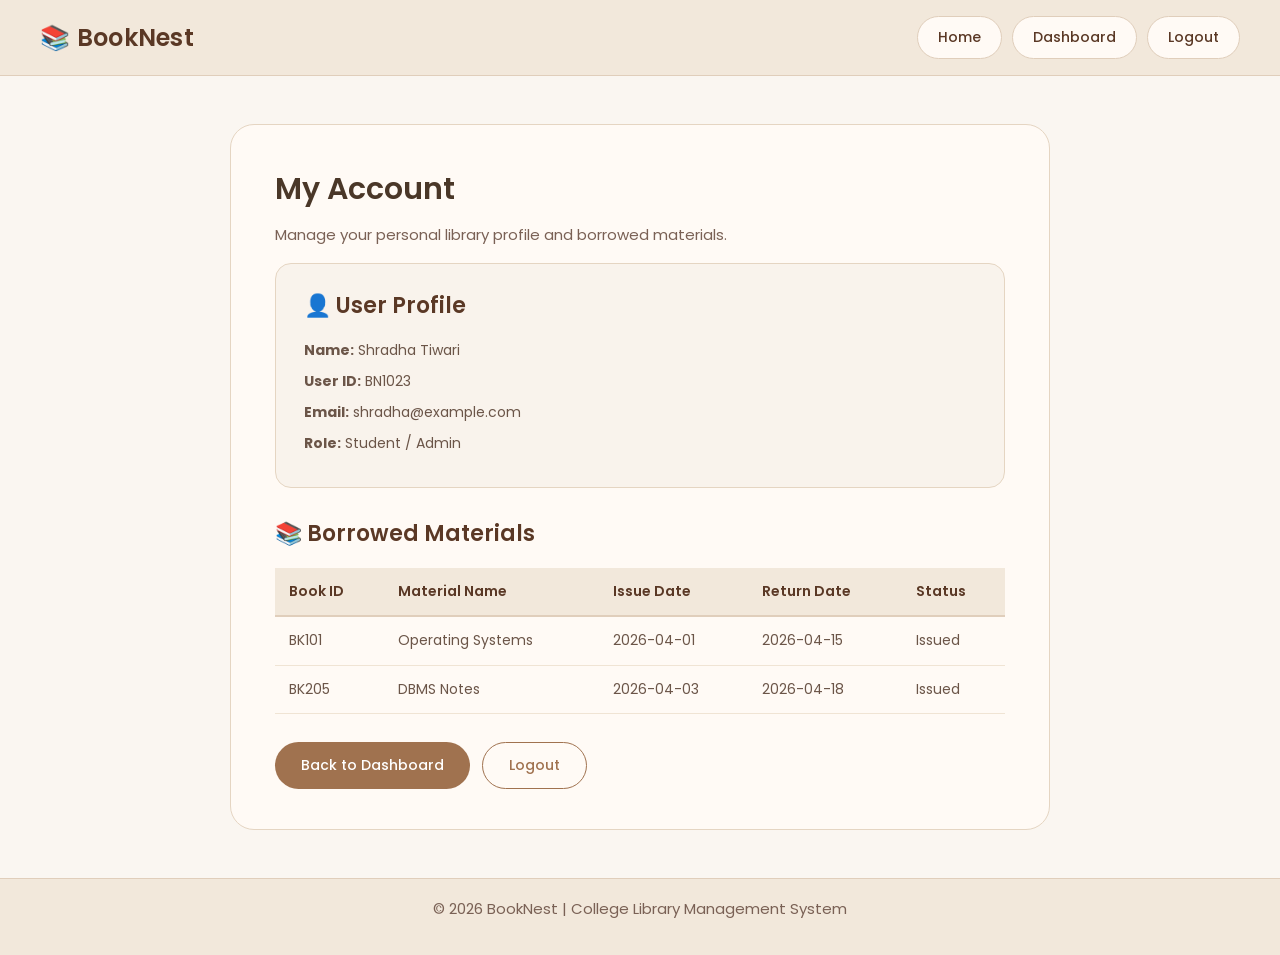
==== account.html @ f2a9ff37 "Add files via upload added Frontend" ====
<!-- account.html -->
<!DOCTYPE html>
<html lang="en">

<head>
    <meta charset="UTF-8">
    <meta name="viewport" content="width=device-width, initial-scale=1.0">
    <title>User Account | BookNest</title>
    <link rel="stylesheet" href="style.css">
    <script defer src="script.js"></script>
</head>

<body>

    <!-- Navbar -->
    <header class="navbar">
        <div class="logo">📚 BookNest</div>

        <nav class="nav-links">
            <a href="index.html">Home</a>
            <a href="dashboard.html">Dashboard</a>
            <a href="login.html">Logout</a>
        </nav>
    </header>

    <!-- Account Section -->
    <section class="account-section">
        <div class="account-container">

            <h1>My Account</h1>
            <p>Manage your personal library profile and borrowed materials.</p>

            <!-- Profile Card -->
            <div class="profile-card">
                <h2>👤 User Profile</h2>
                <p><strong>Name:</strong> Shradha Tiwari</p>
                <p><strong>User ID:</strong> BN1023</p>
                <p><strong>Email:</strong> shradha@example.com</p>
                <p><strong>Role:</strong> Student / Admin</p>
            </div>

            <!-- Borrowed Materials -->
            <div class="borrowed-books">
                <h2>📚 Borrowed Materials</h2>

                <table class="books-table">
                    <thead>
                        <tr>
                            <th>Book ID</th>
                            <th>Material Name</th>
                            <th>Issue Date</th>
                            <th>Return Date</th>
                            <th>Status</th>
                        </tr>
                    </thead>

                    <tbody>
                        <tr>
                            <td>BK101</td>
                            <td>Operating Systems</td>
                            <td>2026-04-01</td>
                            <td>2026-04-15</td>
                            <td>Issued</td>
                        </tr>

                        <tr>
                            <td>BK205</td>
                            <td>DBMS Notes</td>
                            <td>2026-04-03</td>
                            <td>2026-04-18</td>
                            <td>Issued</td>
                        </tr>
                    </tbody>
                </table>
            </div>

            <!-- Account Actions -->
            <div class="account-actions">
                <button onclick="location.href='dashboard.html'" class="btn primary-btn">
                    Back to Dashboard
                </button>

                <button onclick="location.href='login.html'" class="btn secondary-btn">
                    Logout
                </button>
            </div>

        </div>
    </section>

    <!-- Footer -->
    <footer class="footer">
        <p>© 2026 BookNest | College Library Management System</p>
    </footer>

</body>

</html>
---- style.css ----
/* =========================================
   BOOKNEST — SOFT ELEGANT THEME
   Warm Cream · Blush · Brown · Terracotta
   Redesigned for consistency & aesthetics
========================================= */

@import url('https://fonts.googleapis.com/css2?family=Poppins:wght@400;500;600&display=swap');

/* RESET */
*, *::before, *::after {
  margin: 0;
  padding: 0;
  box-sizing: border-box;
}

/* BASE */
body {
  font-family: 'Poppins', sans-serif;
  background: #faf6f1;
  color: #4a3728;
  line-height: 1.65;
  min-height: 100vh;
  display: flex;
  flex-direction: column;
}

/* =========================================
   NAVBAR
========================================= */
.navbar {
  background: #f2e8db;
  padding: 16px 40px;
  display: flex;
  justify-content: space-between;
  align-items: center;
  border-bottom: 1px solid #e0cebb;
  position: sticky;
  top: 0;
  z-index: 100;
}

.logo {
  font-size: 24px;
  font-weight: 600;
  color: #5a3825;
  letter-spacing: 0.3px;
}

.nav-links {
  display: flex;
  gap: 10px;
}

.nav-links a {
  text-decoration: none;
  color: #5a3825;
  background: #fffaf5;
  padding: 9px 20px;
  border-radius: 30px;
  border: 1px solid #e0cebb;
  font-size: 14px;
  font-weight: 500;
  transition: background 0.25s, color 0.25s, transform 0.2s;
}

.nav-links a:hover,
.nav-links a.active {
  background: #a0724f;
  color: #fff;
  border-color: #a0724f;
  transform: translateY(-1px);
}

/* Hamburger */
.menu-toggle {
  display: none;
  font-size: 22px;
  cursor: pointer;
  color: #5a3825;
}

/* =========================================
   HERO / INDEX PAGE
========================================= */
.container {
  flex: 1;
  display: flex;
  align-items: center;
  justify-content: center;
  padding: 60px 20px;
}

.card {
  background: #fffaf5;
  border: 1px solid #e5d5c2;
  border-radius: 24px;
  padding: 50px 44px;
  max-width: 540px;
  width: 100%;
  text-align: center;
}

.card h1 {
  font-size: 34px;
  color: #4a3728;
  margin-bottom: 10px;
}

.card p {
  font-size: 16px;
  color: #7a6155;
  margin-bottom: 24px;
}

blockquote {
  font-style: italic;
  color: #9e7d6a;
  border-left: 3px solid #d4a98a;
  padding-left: 16px;
  margin: 0 0 28px;
  text-align: left;
  font-size: 15px;
}

.btn-group {
  display: flex;
  gap: 12px;
  justify-content: center;
  flex-wrap: wrap;
}

/* Features Section */
.features {
  background: #f2e8db;
  padding: 48px 40px;
  text-align: center;
}

.features h2 {
  font-size: 24px;
  color: #4a3728;
  margin-bottom: 24px;
}

.feature-boxes {
  display: flex;
  gap: 16px;
  justify-content: center;
  flex-wrap: wrap;
}

.feature {
  background: #fffaf5;
  border: 1px solid #e0cebb;
  border-radius: 16px;
  padding: 20px 28px;
  font-size: 15px;
  color: #5a3825;
  font-weight: 500;
  flex: 1;
  min-width: 180px;
  max-width: 240px;
}

/* =========================================
   GENERAL PAGE CONTAINERS
========================================= */
.login-container,
.register-container,
.add-books-container,
.manage-books-container,
.issue-return-container,
.search-container,
.account-container {
  max-width: 820px;
  margin: 48px auto;
  background: #fffaf5;
  padding: 40px 44px;
  border-radius: 24px;
  border: 1px solid #e5d5c2;
}

section {
  flex: 1;
  padding: 0 20px;
}

/* =========================================
   TYPOGRAPHY
========================================= */
h1 {
  font-size: 30px;
  font-weight: 600;
  color: #4a3728;
  margin-bottom: 8px;
}

h2 {
  font-size: 22px;
  font-weight: 600;
  color: #5a3825;
  margin-bottom: 16px;
}

h3 {
  font-size: 17px;
  font-weight: 500;
  margin-bottom: 8px;
}

p {
  color: #7a6155;
  margin-bottom: 16px;
  font-size: 15px;
}

/* =========================================
   FORMS
========================================= */
form {
  display: flex;
  flex-direction: column;
  gap: 16px;
}

input,
select,
textarea {
  width: 100%;
  padding: 13px 16px;
  border-radius: 12px;
  border: 1px solid #d8c3a5;
  background: #fffdf9;
  font-size: 14px;
  font-family: 'Poppins', sans-serif;
  color: #4a3728;
  transition: border-color 0.2s, box-shadow 0.2s;
}

input:focus,
select:focus,
textarea:focus {
  border-color: #a0724f;
  box-shadow: 0 0 0 3px rgba(160, 114, 79, 0.12);
  outline: none;
}

input::placeholder,
textarea::placeholder {
  color: #b09a88;
}

label {
  font-size: 14px;
  color: #7a6155;
  font-weight: 500;
  margin-bottom: -8px;
}

/* =========================================
   BUTTONS
========================================= */
button,
.btn {
  background: #a0724f;
  color: #fff;
  border: none;
  padding: 12px 26px;
  border-radius: 30px;
  cursor: pointer;
  font-size: 14px;
  font-weight: 500;
  font-family: 'Poppins', sans-serif;
  transition: background 0.25s, transform 0.2s;
  display: inline-block;
  text-align: center;
}

button:hover,
.btn:hover {
  background: #7d5538;
  transform: translateY(-1px);
}

.secondary-btn {
  background: #fffaf5;
  color: #a0724f;
  border: 1.5px solid #a0724f;
}

.secondary-btn:hover {
  background: #f2e8db;
  color: #7d5538;
  border-color: #7d5538;
}

.register-link,
.login-link {
  font-size: 13px;
  color: #9e7d6a;
  text-align: center;
  margin-top: 4px;
}

.register-link a,
.login-link a {
  color: #a0724f;
  font-weight: 500;
  text-decoration: none;
}

.register-link a:hover,
.login-link a:hover {
  text-decoration: underline;
}

/* =========================================
   DASHBOARD LAYOUT
========================================= */
.dashboard {
  display: flex;
  flex: 1;
  min-height: calc(100vh - 70px - 56px);
}

/* SIDEBAR */
.sidebar {
  width: 220px;
  min-width: 220px;
  background: #f2e8db;
  border-right: 1px solid #e0cebb;
  padding: 32px 20px;
}

.sidebar h2 {
  font-size: 14px;
  font-weight: 600;
  color: #9e7d6a;
  letter-spacing: 0.8px;
  text-transform: uppercase;
  margin-bottom: 20px;
}

.sidebar ul {
  list-style: none;
  display: flex;
  flex-direction: column;
  gap: 6px;
}

.sidebar ul li a {
  display: block;
  padding: 10px 14px;
  border-radius: 10px;
  text-decoration: none;
  color: #5a3825;
  font-size: 14px;
  font-weight: 500;
  transition: background 0.2s, color 0.2s;
}

.sidebar ul li a:hover {
  background: #e8d5c2;
  color: #4a3728;
}

/* MAIN CONTENT */
.dashboard-main {
  flex: 1;
  padding: 36px 40px;
  overflow-y: auto;
}

.dashboard-main h1 {
  margin-bottom: 6px;
}

/* Stat Cards */
.dashboard-cards {
  display: grid;
  grid-template-columns: repeat(auto-fit, minmax(160px, 1fr));
  gap: 16px;
  margin: 28px 0;
}

.dash-card {
  background: #fffaf5;
  border: 1px solid #e5d5c2;
  border-radius: 16px;
  padding: 22px 20px;
  text-align: center;
}

.dash-card h3 {
  font-size: 13px;
  color: #9e7d6a;
  font-weight: 500;
  margin-bottom: 8px;
  text-transform: uppercase;
  letter-spacing: 0.5px;
}

.dash-card p {
  font-size: 28px;
  font-weight: 600;
  color: #5a3825;
  margin: 0;
}

/* Quick Actions */
.quick-actions {
  display: flex;
  flex-wrap: wrap;
  gap: 10px;
  margin-bottom: 32px;
}

.quick-actions button {
  font-size: 13px;
  padding: 10px 20px;
}

/* Recent Activity */
.recent-activity {
  background: #f9f3ec;
  border: 1px solid #e5d5c2;
  border-radius: 16px;
  padding: 24px 28px;
}

.recent-activity h2 {
  margin-bottom: 14px;
}

.recent-activity ul {
  list-style: none;
  display: flex;
  flex-direction: column;
  gap: 10px;
}

.recent-activity ul li {
  font-size: 14px;
  color: #6b5548;
  padding: 10px 14px;
  background: #fffaf5;
  border-radius: 10px;
  border: 1px solid #ecdbc8;
}

/* =========================================
   TABLES (Manage Books / Account)
========================================= */
.manage-search {
  display: flex;
  gap: 10px;
  margin-bottom: 24px;
}

.manage-search input {
  flex: 1;
}

.manage-search button {
  white-space: nowrap;
}

.books-table {
  width: 100%;
  border-collapse: collapse;
  font-size: 14px;
  margin-top: 8px;
}

.books-table thead tr {
  background: #f2e8db;
}

.books-table th {
  padding: 12px 14px;
  text-align: left;
  font-weight: 600;
  color: #5a3825;
  border-bottom: 2px solid #e0cebb;
}

.books-table td {
  padding: 12px 14px;
  color: #6b5548;
  border-bottom: 1px solid #f0e4d4;
}

.books-table tbody tr:hover {
  background: #fdf6ef;
}

.edit-btn {
  background: #e8f0fa;
  color: #3a5fa0;
  border: none;
  padding: 6px 14px;
  border-radius: 20px;
  font-size: 13px;
  cursor: pointer;
  margin-right: 6px;
  transition: background 0.2s;
}

.edit-btn:hover {
  background: #c8d8f0;
  transform: none;
}

.delete-btn {
  background: #faeaea;
  color: #a03030;
  border: none;
  padding: 6px 14px;
  border-radius: 20px;
  font-size: 13px;
  cursor: pointer;
  transition: background 0.2s;
}

.delete-btn:hover {
  background: #f0caca;
  transform: none;
}

/* =========================================
   ACCOUNT PAGE
========================================= */
.profile-card {
  background: #f9f3ec;
  border: 1px solid #e5d5c2;
  border-radius: 16px;
  padding: 24px 28px;
  margin-bottom: 28px;
}

.profile-card h2 {
  margin-bottom: 14px;
}

.profile-card p {
  font-size: 14px;
  color: #6b5548;
  margin-bottom: 8px;
}

.borrowed-books {
  margin-bottom: 28px;
}

.account-actions {
  display: flex;
  gap: 12px;
  flex-wrap: wrap;
}

/* =========================================
   ISSUE / RETURN
========================================= */
.fine-info {
  background: #fdf6ef;
  border: 1px solid #e5d5c2;
  border-radius: 12px;
  padding: 16px 20px;
}

.fine-info p {
  font-size: 14px;
  color: #7a6155;
  margin-bottom: 4px;
}

.fine-info p:last-child {
  margin-bottom: 0;
}

/* =========================================
   FOOTER
========================================= */
.footer,
footer {
  background: #f2e8db;
  border-top: 1px solid #e0cebb;
  text-align: center;
  padding: 18px 20px;
  font-size: 13px;
  color: #9e7d6a;
}

/* =========================================
   MOBILE RESPONSIVE
========================================= */
@media (max-width: 700px) {
  .navbar {
    padding: 14px 20px;
    flex-wrap: wrap;
    gap: 10px;
  }

  .nav-links {
    display: none;
    flex-direction: column;
    width: 100%;
    gap: 8px;
  }

  .nav-links.show {
    display: flex;
  }

  .nav-links a {
    width: 100%;
    text-align: center;
  }

  .menu-toggle {
    display: block;
  }

  .login-container,
  .register-container,
  .add-books-container,
  .manage-books-container,
  .issue-return-container,
  .search-container,
  .account-container {
    margin: 24px 0;
    padding: 28px 20px;
    border-radius: 0;
    border-left: none;
    border-right: none;
  }

  .dashboard {
    flex-direction: column;
  }

  .sidebar {
    width: 100%;
    min-width: unset;
    border-right: none;
    border-bottom: 1px solid #e0cebb;
    padding: 20px;
  }

  .sidebar ul {
    flex-direction: row;
    flex-wrap: wrap;
  }

  .dashboard-main {
    padding: 24px 20px;
  }

  .dashboard-cards {
    grid-template-columns: repeat(2, 1fr);
  }

  .card {
    padding: 32px 24px;
  }

  .feature-boxes {
    flex-direction: column;
    align-items: center;
  }

  .books-table {
    font-size: 12px;
    display: block;
    overflow-x: auto;
  }
}
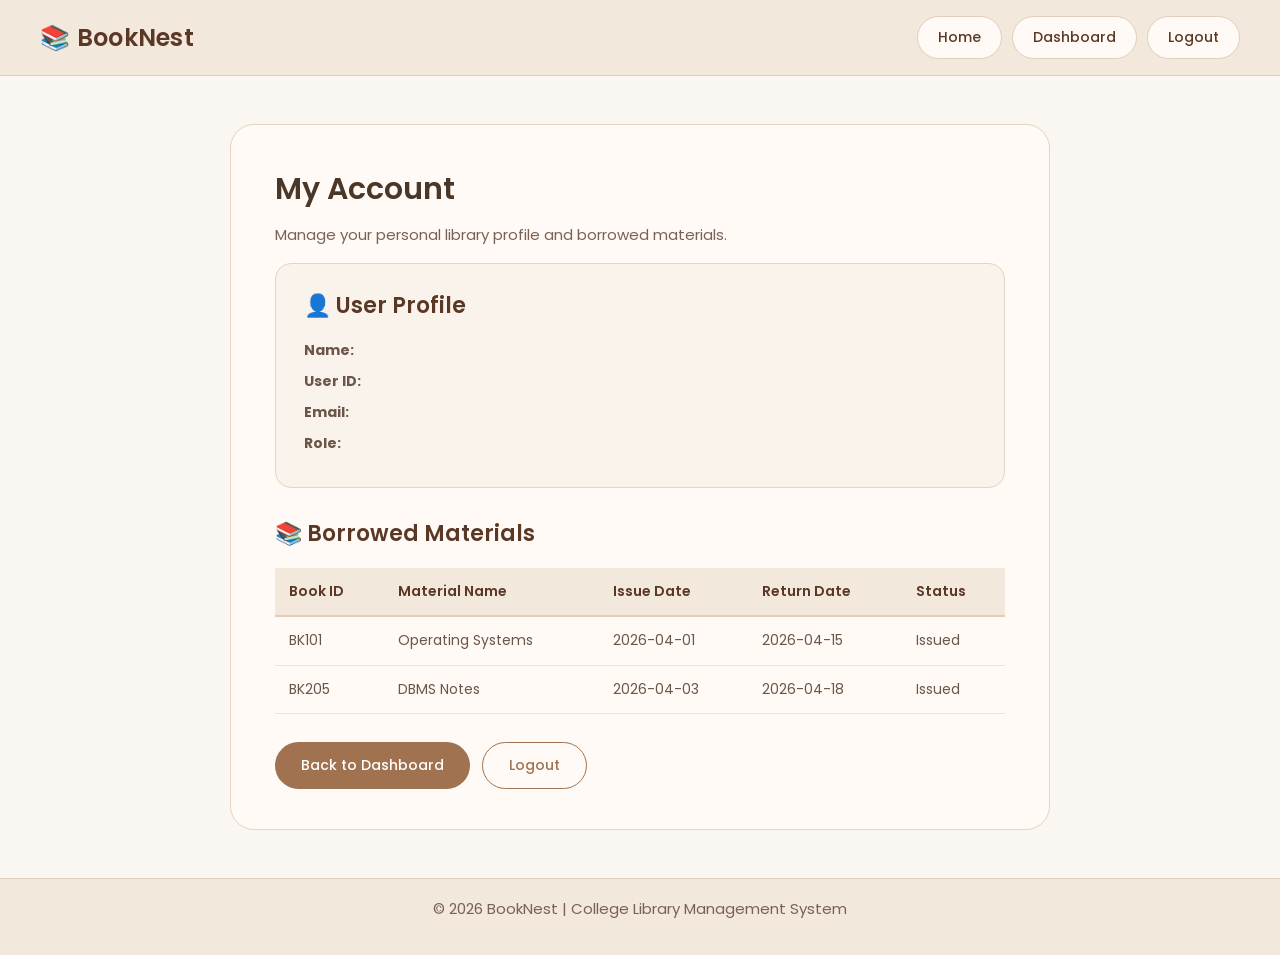
==== commit 42b91f48: "Add session guard and dynamic user info to account page Updated account.html to include session guar" ====
--- a/account.html
+++ b/account.html
@@ -1,4 +1,4 @@
-<!-- account.html -->
+<!-- account.html — Module 2: Updated with session guard & dynamic user info -->
 <!DOCTYPE html>
 <html lang="en">
 
@@ -8,6 +8,10 @@
     <title>User Account | BookNest</title>
     <link rel="stylesheet" href="style.css">
     <script defer src="script.js"></script>
+
+    <!-- ✅ Module 2: Session Guard (protects this page + handles logout) -->
+    <script src="module2/auth.js"></script>
+    <script src="module2/session-guard.js"></script>
 </head>
 
 <body>
@@ -19,7 +23,8 @@
         <nav class="nav-links">
             <a href="index.html">Home</a>
             <a href="dashboard.html">Dashboard</a>
-            <a href="login.html">Logout</a>
+            <!-- ✅ class="logout-btn" makes session-guard.js handle logout properly -->
+            <a href="login.html" class="logout-btn">Logout</a>
         </nav>
     </header>
 
@@ -33,10 +38,11 @@
             <!-- Profile Card -->
             <div class="profile-card">
                 <h2>👤 User Profile</h2>
-                <p><strong>Name:</strong> Shradha Tiwari</p>
-                <p><strong>User ID:</strong> BN1023</p>
-                <p><strong>Email:</strong> shradha@example.com</p>
-                <p><strong>Role:</strong> Student / Admin</p>
+                <!-- ✅ data-auth fills these in automatically from session -->
+                <p><strong>Name:</strong> <span data-auth="fullname"></span></p>
+                <p><strong>User ID:</strong> <span data-auth="id"></span></p>
+                <p><strong>Email:</strong> <span data-auth="email"></span></p>
+                <p><strong>Role:</strong> <span data-auth="role"></span></p>
             </div>
 
             <!-- Borrowed Materials -->
@@ -80,7 +86,8 @@
                     Back to Dashboard
                 </button>
 
-                <button onclick="location.href='login.html'" class="btn secondary-btn">
+                <!-- ✅ logout-btn class handles proper session cleanup -->
+                <button class="btn secondary-btn logout-btn">
                     Logout
                 </button>
             </div>
@@ -95,4 +102,4 @@
 
 </body>
 
-</html>+</html>
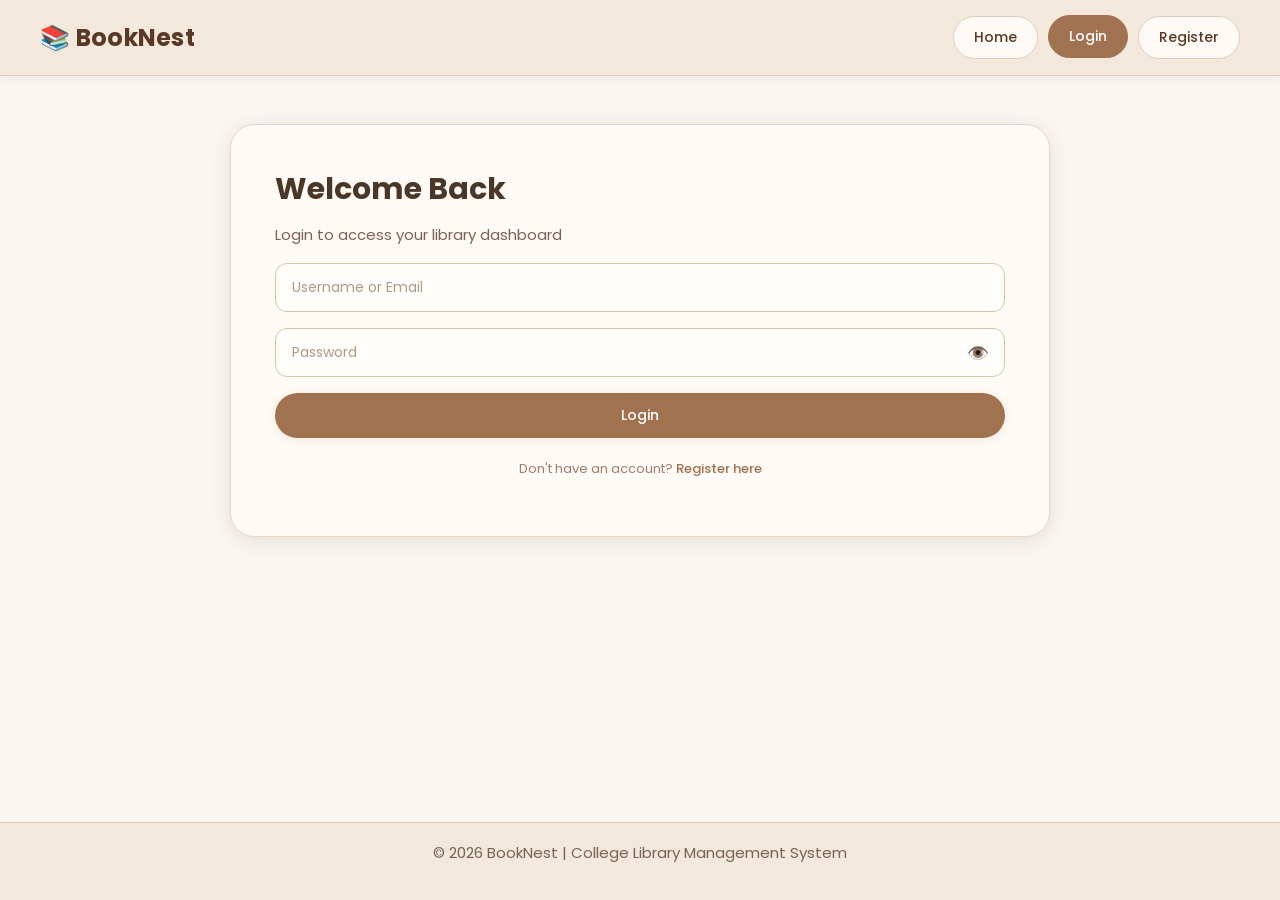
==== commit d4c35542: "implement full-stack book management system with administrative dashboard, database schema, and auth" ====
--- a/account.html
+++ b/account.html
@@ -5,13 +5,14 @@
 <head>
     <meta charset="UTF-8">
     <meta name="viewport" content="width=device-width, initial-scale=1.0">
+    <meta name="description" content="Your BookNest account — profile and borrowed materials.">
     <title>User Account | BookNest</title>
     <link rel="stylesheet" href="style.css">
     <script defer src="script.js"></script>
 
     <!-- ✅ Module 2: Session Guard (protects this page + handles logout) -->
-    <script src="module2/auth.js"></script>
-    <script src="module2/session-guard.js"></script>
+    <script src="js/auth.js"></script>
+    <script src="js/session-guard.js"></script>
 </head>
 
 <body>
@@ -20,12 +21,13 @@
     <header class="navbar">
         <div class="logo">📚 BookNest</div>
 
-        <nav class="nav-links">
+        <nav class="nav-links" id="navLinks">
             <a href="index.html">Home</a>
             <a href="dashboard.html">Dashboard</a>
             <!-- ✅ class="logout-btn" makes session-guard.js handle logout properly -->
             <a href="login.html" class="logout-btn">Logout</a>
         </nav>
+        <button class="menu-toggle" id="menuToggle" aria-label="Toggle menu">☰</button>
     </header>
 
     <!-- Account Section -->
--- a/style.css
+++ b/style.css
@@ -1,677 +1,1713 @@
-/* =========================================
-   BOOKNEST — SOFT ELEGANT THEME
-   Warm Cream · Blush · Brown · Terracotta
-   Redesigned for consistency & aesthetics
-========================================= */
-
-@import url('https://fonts.googleapis.com/css2?family=Poppins:wght@400;500;600&display=swap');
-
-/* RESET */
-*, *::before, *::after {
-  margin: 0;
-  padding: 0;
-  box-sizing: border-box;
-}
-
-/* BASE */
-body {
-  font-family: 'Poppins', sans-serif;
-  background: #faf6f1;
-  color: #4a3728;
-  line-height: 1.65;
-  min-height: 100vh;
-  display: flex;
-  flex-direction: column;
-}
-
-/* =========================================
-   NAVBAR
-========================================= */
-.navbar {
-  background: #f2e8db;
-  padding: 16px 40px;
-  display: flex;
-  justify-content: space-between;
-  align-items: center;
-  border-bottom: 1px solid #e0cebb;
-  position: sticky;
-  top: 0;
-  z-index: 100;
-}
-
-.logo {
-  font-size: 24px;
-  font-weight: 600;
-  color: #5a3825;
-  letter-spacing: 0.3px;
-}
-
-.nav-links {
-  display: flex;
-  gap: 10px;
-}
-
-.nav-links a {
-  text-decoration: none;
-  color: #5a3825;
-  background: #fffaf5;
-  padding: 9px 20px;
-  border-radius: 30px;
-  border: 1px solid #e0cebb;
-  font-size: 14px;
-  font-weight: 500;
-  transition: background 0.25s, color 0.25s, transform 0.2s;
-}
-
-.nav-links a:hover,
-.nav-links a.active {
-  background: #a0724f;
-  color: #fff;
-  border-color: #a0724f;
-  transform: translateY(-1px);
-}
-
-/* Hamburger */
-.menu-toggle {
-  display: none;
-  font-size: 22px;
-  cursor: pointer;
-  color: #5a3825;
-}
-
-/* =========================================
-   HERO / INDEX PAGE
-========================================= */
-.container {
-  flex: 1;
-  display: flex;
-  align-items: center;
-  justify-content: center;
-  padding: 60px 20px;
-}
-
-.card {
-  background: #fffaf5;
-  border: 1px solid #e5d5c2;
-  border-radius: 24px;
-  padding: 50px 44px;
-  max-width: 540px;
-  width: 100%;
-  text-align: center;
-}
-
-.card h1 {
-  font-size: 34px;
-  color: #4a3728;
-  margin-bottom: 10px;
-}
-
-.card p {
-  font-size: 16px;
-  color: #7a6155;
-  margin-bottom: 24px;
-}
-
-blockquote {
-  font-style: italic;
-  color: #9e7d6a;
-  border-left: 3px solid #d4a98a;
-  padding-left: 16px;
-  margin: 0 0 28px;
-  text-align: left;
-  font-size: 15px;
-}
-
-.btn-group {
-  display: flex;
-  gap: 12px;
-  justify-content: center;
-  flex-wrap: wrap;
-}
-
-/* Features Section */
-.features {
-  background: #f2e8db;
-  padding: 48px 40px;
-  text-align: center;
-}
-
-.features h2 {
-  font-size: 24px;
-  color: #4a3728;
-  margin-bottom: 24px;
-}
-
-.feature-boxes {
-  display: flex;
-  gap: 16px;
-  justify-content: center;
-  flex-wrap: wrap;
-}
-
-.feature {
-  background: #fffaf5;
-  border: 1px solid #e0cebb;
-  border-radius: 16px;
-  padding: 20px 28px;
-  font-size: 15px;
-  color: #5a3825;
-  font-weight: 500;
-  flex: 1;
-  min-width: 180px;
-  max-width: 240px;
-}
-
-/* =========================================
-   GENERAL PAGE CONTAINERS
-========================================= */
-.login-container,
-.register-container,
-.add-books-container,
-.manage-books-container,
-.issue-return-container,
-.search-container,
-.account-container {
-  max-width: 820px;
-  margin: 48px auto;
-  background: #fffaf5;
-  padding: 40px 44px;
-  border-radius: 24px;
-  border: 1px solid #e5d5c2;
-}
-
-section {
-  flex: 1;
-  padding: 0 20px;
-}
-
-/* =========================================
-   TYPOGRAPHY
-========================================= */
-h1 {
-  font-size: 30px;
-  font-weight: 600;
-  color: #4a3728;
-  margin-bottom: 8px;
-}
-
-h2 {
-  font-size: 22px;
-  font-weight: 600;
-  color: #5a3825;
-  margin-bottom: 16px;
-}
-
-h3 {
-  font-size: 17px;
-  font-weight: 500;
-  margin-bottom: 8px;
-}
-
-p {
-  color: #7a6155;
-  margin-bottom: 16px;
-  font-size: 15px;
-}
-
-/* =========================================
-   FORMS
-========================================= */
-form {
-  display: flex;
-  flex-direction: column;
-  gap: 16px;
-}
-
-input,
-select,
-textarea {
-  width: 100%;
-  padding: 13px 16px;
-  border-radius: 12px;
-  border: 1px solid #d8c3a5;
-  background: #fffdf9;
-  font-size: 14px;
-  font-family: 'Poppins', sans-serif;
-  color: #4a3728;
-  transition: border-color 0.2s, box-shadow 0.2s;
-}
-
-input:focus,
-select:focus,
-textarea:focus {
-  border-color: #a0724f;
-  box-shadow: 0 0 0 3px rgba(160, 114, 79, 0.12);
-  outline: none;
-}
-
-input::placeholder,
-textarea::placeholder {
-  color: #b09a88;
-}
-
-label {
-  font-size: 14px;
-  color: #7a6155;
-  font-weight: 500;
-  margin-bottom: -8px;
-}
-
-/* =========================================
-   BUTTONS
-========================================= */
-button,
-.btn {
-  background: #a0724f;
-  color: #fff;
-  border: none;
-  padding: 12px 26px;
-  border-radius: 30px;
-  cursor: pointer;
-  font-size: 14px;
-  font-weight: 500;
-  font-family: 'Poppins', sans-serif;
-  transition: background 0.25s, transform 0.2s;
-  display: inline-block;
-  text-align: center;
-}
-
-button:hover,
-.btn:hover {
-  background: #7d5538;
-  transform: translateY(-1px);
-}
-
-.secondary-btn {
-  background: #fffaf5;
-  color: #a0724f;
-  border: 1.5px solid #a0724f;
-}
-
-.secondary-btn:hover {
-  background: #f2e8db;
-  color: #7d5538;
-  border-color: #7d5538;
-}
-
-.register-link,
-.login-link {
-  font-size: 13px;
-  color: #9e7d6a;
-  text-align: center;
-  margin-top: 4px;
-}
-
-.register-link a,
-.login-link a {
-  color: #a0724f;
-  font-weight: 500;
-  text-decoration: none;
-}
-
-.register-link a:hover,
-.login-link a:hover {
-  text-decoration: underline;
-}
-
-/* =========================================
-   DASHBOARD LAYOUT
-========================================= */
-.dashboard {
-  display: flex;
-  flex: 1;
-  min-height: calc(100vh - 70px - 56px);
-}
-
-/* SIDEBAR */
-.sidebar {
-  width: 220px;
-  min-width: 220px;
-  background: #f2e8db;
-  border-right: 1px solid #e0cebb;
-  padding: 32px 20px;
-}
-
-.sidebar h2 {
-  font-size: 14px;
-  font-weight: 600;
-  color: #9e7d6a;
-  letter-spacing: 0.8px;
-  text-transform: uppercase;
-  margin-bottom: 20px;
-}
-
-.sidebar ul {
-  list-style: none;
-  display: flex;
-  flex-direction: column;
-  gap: 6px;
-}
-
-.sidebar ul li a {
-  display: block;
-  padding: 10px 14px;
-  border-radius: 10px;
-  text-decoration: none;
-  color: #5a3825;
-  font-size: 14px;
-  font-weight: 500;
-  transition: background 0.2s, color 0.2s;
-}
-
-.sidebar ul li a:hover {
-  background: #e8d5c2;
-  color: #4a3728;
-}
-
-/* MAIN CONTENT */
-.dashboard-main {
-  flex: 1;
-  padding: 36px 40px;
-  overflow-y: auto;
-}
-
-.dashboard-main h1 {
-  margin-bottom: 6px;
-}
-
-/* Stat Cards */
-.dashboard-cards {
-  display: grid;
-  grid-template-columns: repeat(auto-fit, minmax(160px, 1fr));
-  gap: 16px;
-  margin: 28px 0;
-}
-
-.dash-card {
-  background: #fffaf5;
-  border: 1px solid #e5d5c2;
-  border-radius: 16px;
-  padding: 22px 20px;
-  text-align: center;
-}
-
-.dash-card h3 {
-  font-size: 13px;
-  color: #9e7d6a;
-  font-weight: 500;
-  margin-bottom: 8px;
-  text-transform: uppercase;
-  letter-spacing: 0.5px;
-}
-
-.dash-card p {
-  font-size: 28px;
-  font-weight: 600;
-  color: #5a3825;
-  margin: 0;
-}
-
-/* Quick Actions */
-.quick-actions {
-  display: flex;
-  flex-wrap: wrap;
-  gap: 10px;
-  margin-bottom: 32px;
-}
-
-.quick-actions button {
-  font-size: 13px;
-  padding: 10px 20px;
-}
-
-/* Recent Activity */
-.recent-activity {
-  background: #f9f3ec;
-  border: 1px solid #e5d5c2;
-  border-radius: 16px;
-  padding: 24px 28px;
-}
-
-.recent-activity h2 {
-  margin-bottom: 14px;
-}
-
-.recent-activity ul {
-  list-style: none;
-  display: flex;
-  flex-direction: column;
-  gap: 10px;
-}
-
-.recent-activity ul li {
-  font-size: 14px;
-  color: #6b5548;
-  padding: 10px 14px;
-  background: #fffaf5;
-  border-radius: 10px;
-  border: 1px solid #ecdbc8;
-}
-
-/* =========================================
-   TABLES (Manage Books / Account)
-========================================= */
-.manage-search {
-  display: flex;
-  gap: 10px;
-  margin-bottom: 24px;
-}
-
-.manage-search input {
-  flex: 1;
-}
-
-.manage-search button {
-  white-space: nowrap;
-}
-
-.books-table {
-  width: 100%;
-  border-collapse: collapse;
-  font-size: 14px;
-  margin-top: 8px;
-}
-
-.books-table thead tr {
-  background: #f2e8db;
-}
-
-.books-table th {
-  padding: 12px 14px;
-  text-align: left;
-  font-weight: 600;
-  color: #5a3825;
-  border-bottom: 2px solid #e0cebb;
-}
-
-.books-table td {
-  padding: 12px 14px;
-  color: #6b5548;
-  border-bottom: 1px solid #f0e4d4;
-}
-
-.books-table tbody tr:hover {
-  background: #fdf6ef;
-}
-
-.edit-btn {
-  background: #e8f0fa;
-  color: #3a5fa0;
-  border: none;
-  padding: 6px 14px;
-  border-radius: 20px;
-  font-size: 13px;
-  cursor: pointer;
-  margin-right: 6px;
-  transition: background 0.2s;
-}
-
-.edit-btn:hover {
-  background: #c8d8f0;
-  transform: none;
-}
-
-.delete-btn {
-  background: #faeaea;
-  color: #a03030;
-  border: none;
-  padding: 6px 14px;
-  border-radius: 20px;
-  font-size: 13px;
-  cursor: pointer;
-  transition: background 0.2s;
-}
-
-.delete-btn:hover {
-  background: #f0caca;
-  transform: none;
-}
-
-/* =========================================
-   ACCOUNT PAGE
-========================================= */
-.profile-card {
-  background: #f9f3ec;
-  border: 1px solid #e5d5c2;
-  border-radius: 16px;
-  padding: 24px 28px;
-  margin-bottom: 28px;
-}
-
-.profile-card h2 {
-  margin-bottom: 14px;
-}
-
-.profile-card p {
-  font-size: 14px;
-  color: #6b5548;
-  margin-bottom: 8px;
-}
-
-.borrowed-books {
-  margin-bottom: 28px;
-}
-
-.account-actions {
-  display: flex;
-  gap: 12px;
-  flex-wrap: wrap;
-}
-
-/* =========================================
-   ISSUE / RETURN
-========================================= */
-.fine-info {
-  background: #fdf6ef;
-  border: 1px solid #e5d5c2;
-  border-radius: 12px;
-  padding: 16px 20px;
-}
-
-.fine-info p {
-  font-size: 14px;
-  color: #7a6155;
-  margin-bottom: 4px;
-}
-
-.fine-info p:last-child {
-  margin-bottom: 0;
-}
-
-/* =========================================
-   FOOTER
-========================================= */
-.footer,
-footer {
-  background: #f2e8db;
-  border-top: 1px solid #e0cebb;
-  text-align: center;
-  padding: 18px 20px;
-  font-size: 13px;
-  color: #9e7d6a;
-}
-
-/* =========================================
-   MOBILE RESPONSIVE
-========================================= */
-@media (max-width: 700px) {
-  .navbar {
-    padding: 14px 20px;
-    flex-wrap: wrap;
-    gap: 10px;
-  }
-
-  .nav-links {
-    display: none;
-    flex-direction: column;
-    width: 100%;
-    gap: 8px;
-  }
-
-  .nav-links.show {
-    display: flex;
-  }
-
-  .nav-links a {
-    width: 100%;
-    text-align: center;
-  }
-
-  .menu-toggle {
-    display: block;
-  }
-
-  .login-container,
-  .register-container,
-  .add-books-container,
-  .manage-books-container,
-  .issue-return-container,
-  .search-container,
-  .account-container {
-    margin: 24px 0;
-    padding: 28px 20px;
-    border-radius: 0;
-    border-left: none;
-    border-right: none;
-  }
-
-  .dashboard {
-    flex-direction: column;
-  }
-
-  .sidebar {
-    width: 100%;
-    min-width: unset;
-    border-right: none;
-    border-bottom: 1px solid #e0cebb;
-    padding: 20px;
-  }
-
-  .sidebar ul {
-    flex-direction: row;
-    flex-wrap: wrap;
-  }
-
-  .dashboard-main {
-    padding: 24px 20px;
-  }
-
-  .dashboard-cards {
-    grid-template-columns: repeat(2, 1fr);
-  }
-
-  .card {
-    padding: 32px 24px;
-  }
-
-  .feature-boxes {
-    flex-direction: column;
-    align-items: center;
-  }
-
-  .books-table {
-    font-size: 12px;
-    display: block;
-    overflow-x: auto;
-  }
+/* =========================================
+   BOOKNEST — UNIFIED DESIGN SYSTEM
+   Warm Cream · Blush · Brown · Terracotta
+   Single stylesheet for all pages
+   ========================================= */
+
+@import url('https://fonts.googleapis.com/css2?family=Poppins:wght@400;500;600;700&display=swap');
+
+/* ──────────────────────────────────────────
+   DESIGN TOKENS  (CSS variables)
+────────────────────────────────────────── */
+:root {
+  /* Colour palette */
+  --bn-bg:           #faf6f1;
+  --bn-surface:      #fffaf5;
+  --bn-surface-2:    #f2e8db;
+  --bn-border:       #e0cebb;
+  --bn-border-light: #ecdbc8;
+
+  --bn-brown-dark:   #4a3728;
+  --bn-brown:        #5a3825;
+  --bn-brown-mid:    #7a6155;
+  --bn-brown-light:  #9e7d6a;
+  --bn-primary:      #a0724f;
+  --bn-primary-dark: #7d5538;
+  --bn-primary-glow: rgba(160, 114, 79, 0.14);
+
+  --bn-success:      #1e7e52;
+  --bn-success-bg:   #e8f8f0;
+  --bn-success-bdr:  #27ae60;
+  --bn-danger:       #a03030;
+  --bn-danger-bg:    #faeaea;
+  --bn-danger-bdr:   #e74c3c;
+  --bn-warning:      #9a6000;
+  --bn-warning-bg:   #fef3cd;
+  --bn-info:         #1a5a96;
+  --bn-info-bg:      #e8f0fa;
+
+  /* Radii */
+  --r-sm:  6px;
+  --r-md:  12px;
+  --r-lg:  16px;
+  --r-xl:  24px;
+  --r-pill:30px;
+
+  /* Shadows */
+  --shadow-sm:   0 2px 8px rgba(90,56,37,0.08);
+  --shadow-md:   0 4px 20px rgba(90,56,37,0.12);
+  --shadow-lg:   0 8px 40px rgba(90,56,37,0.16);
+
+  /* Transitions */
+  --t: 0.22s ease;
+
+  /* Admin layout */
+  --sidebar-w: 260px;
+  --topbar-h:  64px;
+}
+
+/* ──────────────────────────────────────────
+   RESET
+────────────────────────────────────────── */
+*, *::before, *::after {
+  margin: 0;
+  padding: 0;
+  box-sizing: border-box;
+}
+
+html { scroll-behavior: smooth; }
+
+/* ──────────────────────────────────────────
+   BASE
+────────────────────────────────────────── */
+body {
+  font-family: 'Poppins', sans-serif;
+  background: var(--bn-bg);
+  color: var(--bn-brown-dark);
+  line-height: 1.65;
+  min-height: 100vh;
+  display: flex;
+  flex-direction: column;
+}
+
+a { color: inherit; text-decoration: none; }
+img { max-width: 100%; display: block; }
+
+/* Thin scrollbar */
+::-webkit-scrollbar { width: 6px; height: 6px; }
+::-webkit-scrollbar-track { background: var(--bn-surface-2); }
+::-webkit-scrollbar-thumb { background: var(--bn-border); border-radius: 99px; }
+::-webkit-scrollbar-thumb:hover { background: var(--bn-brown-light); }
+
+/* =========================================
+   NAVBAR
+========================================= */
+.navbar {
+  background: var(--bn-surface-2);
+  padding: 16px 40px;
+  display: flex;
+  justify-content: space-between;
+  align-items: center;
+  border-bottom: 1px solid var(--bn-border);
+  position: sticky;
+  top: 0;
+  z-index: 100;
+  box-shadow: var(--shadow-sm);
+}
+
+.logo {
+  font-size: 24px;
+  font-weight: 700;
+  color: var(--bn-brown);
+  letter-spacing: 0.3px;
+}
+
+.nav-links {
+  display: flex;
+  gap: 10px;
+}
+
+.nav-links a {
+  text-decoration: none;
+  color: var(--bn-brown);
+  background: var(--bn-surface);
+  padding: 9px 20px;
+  border-radius: var(--r-pill);
+  border: 1px solid var(--bn-border);
+  font-size: 14px;
+  font-weight: 500;
+  transition: background var(--t), color var(--t), transform var(--t);
+}
+
+.nav-links a:hover,
+.nav-links a.active {
+  background: var(--bn-primary);
+  color: #fff;
+  border-color: var(--bn-primary);
+  transform: translateY(-1px);
+}
+
+/* Hamburger */
+.menu-toggle {
+  display: none;
+  font-size: 22px;
+  cursor: pointer;
+  color: var(--bn-brown);
+  background: none;
+  border: none;
+  padding: 4px;
+}
+
+/* =========================================
+   HERO / INDEX PAGE
+========================================= */
+.container {
+  flex: 1;
+  display: flex;
+  align-items: center;
+  justify-content: center;
+  padding: 60px 20px;
+}
+
+.card {
+  background: var(--bn-surface);
+  border: 1px solid #e5d5c2;
+  border-radius: var(--r-xl);
+  padding: 50px 44px;
+  max-width: 540px;
+  width: 100%;
+  text-align: center;
+  box-shadow: var(--shadow-md);
+}
+
+.card h1 {
+  font-size: 34px;
+  color: var(--bn-brown-dark);
+  margin-bottom: 10px;
+}
+
+.card p {
+  font-size: 16px;
+  color: var(--bn-brown-mid);
+  margin-bottom: 24px;
+}
+
+blockquote {
+  font-style: italic;
+  color: var(--bn-brown-light);
+  border-left: 3px solid #d4a98a;
+  padding-left: 16px;
+  margin: 0 0 28px;
+  text-align: left;
+  font-size: 15px;
+}
+
+.btn-group {
+  display: flex;
+  gap: 12px;
+  justify-content: center;
+  flex-wrap: wrap;
+}
+
+/* Features Section */
+.features {
+  background: var(--bn-surface-2);
+  padding: 48px 40px;
+  text-align: center;
+}
+
+.features h2 {
+  font-size: 24px;
+  color: var(--bn-brown-dark);
+  margin-bottom: 24px;
+}
+
+.feature-boxes {
+  display: flex;
+  gap: 16px;
+  justify-content: center;
+  flex-wrap: wrap;
+}
+
+.feature {
+  background: var(--bn-surface);
+  border: 1px solid var(--bn-border);
+  border-radius: var(--r-lg);
+  padding: 20px 28px;
+  font-size: 15px;
+  color: var(--bn-brown);
+  font-weight: 500;
+  flex: 1;
+  min-width: 180px;
+  max-width: 240px;
+  transition: transform var(--t), box-shadow var(--t);
+}
+
+.feature:hover {
+  transform: translateY(-3px);
+  box-shadow: var(--shadow-md);
+}
+
+/* =========================================
+   GENERAL PAGE CONTAINERS
+========================================= */
+.login-container,
+.register-container,
+.add-books-container,
+.manage-books-container,
+.issue-return-container,
+.search-container,
+.account-container {
+  max-width: 820px;
+  margin: 48px auto;
+  background: var(--bn-surface);
+  padding: 40px 44px;
+  border-radius: var(--r-xl);
+  border: 1px solid #e5d5c2;
+  box-shadow: var(--shadow-md);
+}
+
+section {
+  flex: 1;
+  padding: 0 20px;
+}
+
+/* =========================================
+   TYPOGRAPHY
+========================================= */
+h1 {
+  font-size: 30px;
+  font-weight: 700;
+  color: var(--bn-brown-dark);
+  margin-bottom: 8px;
+}
+
+h2 {
+  font-size: 22px;
+  font-weight: 600;
+  color: var(--bn-brown);
+  margin-bottom: 16px;
+}
+
+h3 {
+  font-size: 17px;
+  font-weight: 500;
+  margin-bottom: 8px;
+}
+
+p {
+  color: var(--bn-brown-mid);
+  margin-bottom: 16px;
+  font-size: 15px;
+}
+
+/* =========================================
+   FORMS
+========================================= */
+form {
+  display: flex;
+  flex-direction: column;
+  gap: 16px;
+}
+
+input,
+select,
+textarea {
+  width: 100%;
+  padding: 13px 16px;
+  border-radius: var(--r-md);
+  border: 1px solid #d8c3a5;
+  background: #fffdf9;
+  font-size: 14px;
+  font-family: 'Poppins', sans-serif;
+  color: var(--bn-brown-dark);
+  transition: border-color var(--t), box-shadow var(--t);
+}
+
+input:focus,
+select:focus,
+textarea:focus {
+  border-color: var(--bn-primary);
+  box-shadow: 0 0 0 3px var(--bn-primary-glow);
+  outline: none;
+}
+
+input::placeholder,
+textarea::placeholder {
+  color: #b09a88;
+}
+
+label {
+  font-size: 14px;
+  color: var(--bn-brown-mid);
+  font-weight: 500;
+  margin-bottom: -8px;
+}
+
+/* =========================================
+   BUTTONS
+========================================= */
+button,
+.btn {
+  background: var(--bn-primary);
+  color: #fff;
+  border: none;
+  padding: 12px 26px;
+  border-radius: var(--r-pill);
+  cursor: pointer;
+  font-size: 14px;
+  font-weight: 500;
+  font-family: 'Poppins', sans-serif;
+  transition: background var(--t), transform var(--t), box-shadow var(--t);
+  display: inline-flex;
+  align-items: center;
+  justify-content: center;
+  gap: 7px;
+  text-align: center;
+  text-decoration: none;
+  white-space: nowrap;
+}
+
+button:hover,
+.btn:hover {
+  background: var(--bn-primary-dark);
+  transform: translateY(-1px);
+  box-shadow: var(--shadow-sm);
+}
+
+/* Primary alias */
+.primary-btn,
+.btn-primary {
+  background: var(--bn-primary);
+  color: #fff;
+  box-shadow: 0 2px 10px var(--bn-primary-glow);
+}
+.primary-btn:hover,
+.btn-primary:hover {
+  background: var(--bn-primary-dark);
+  transform: translateY(-1px);
+}
+
+/* Secondary / Ghost */
+.secondary-btn,
+.btn-secondary {
+  background: var(--bn-surface);
+  color: var(--bn-primary);
+  border: 1.5px solid var(--bn-primary);
+}
+.secondary-btn:hover,
+.btn-secondary:hover {
+  background: var(--bn-surface-2);
+  color: var(--bn-primary-dark);
+  border-color: var(--bn-primary-dark);
+  transform: translateY(-1px);
+}
+
+/* Ghost (outline style for modals) */
+.btn-ghost {
+  background: var(--bn-surface);
+  color: var(--bn-brown-mid);
+  border: 1px solid var(--bn-border);
+}
+.btn-ghost:hover {
+  background: var(--bn-surface-2);
+  color: var(--bn-brown-dark);
+}
+
+/* Danger */
+.btn-danger {
+  background: linear-gradient(135deg, #c0392b, #e74c3c);
+  color: #fff;
+}
+.btn-danger:hover { filter: brightness(1.1); transform: translateY(-1px); }
+
+/* Icon-only button */
+.btn-icon {
+  width: 34px;
+  height: 34px;
+  padding: 0;
+  border-radius: var(--r-sm);
+  display: grid;
+  place-items: center;
+  flex-shrink: 0;
+}
+
+/* Action buttons in tables */
+.btn-edit {
+  background: var(--bn-info-bg);
+  color: var(--bn-info);
+}
+.btn-edit:hover  { background: #c5d8f4; transform: none; }
+
+.btn-delete {
+  background: var(--bn-danger-bg);
+  color: var(--bn-danger);
+}
+.btn-delete:hover { background: #f0caca; transform: none; }
+
+/* Register / Login cross-links */
+.register-link,
+.login-link {
+  font-size: 13px;
+  color: var(--bn-brown-light);
+  text-align: center;
+  margin-top: 4px;
+}
+.register-link a,
+.login-link a {
+  color: var(--bn-primary);
+  font-weight: 500;
+  text-decoration: none;
+}
+.register-link a:hover,
+.login-link a:hover { text-decoration: underline; }
+
+/* =========================================
+   ALERT BOX  (login / register feedback)
+========================================= */
+.alert-box {
+  padding: 12px 16px;
+  border-radius: var(--r-md);
+  margin-bottom: 16px;
+  font-size: 0.9rem;
+  display: none;
+}
+.alert-box.show   { display: block; }
+.alert-box.error  { background: var(--bn-danger-bg);  color: var(--bn-danger);  border: 1px solid var(--bn-danger-bdr); }
+.alert-box.success{ background: var(--bn-success-bg); color: var(--bn-success); border: 1px solid var(--bn-success-bdr); }
+.alert-box.info   { background: var(--bn-info-bg);    color: var(--bn-info);    border: 1px solid #90b4e0; }
+.alert-box.warning{ background: var(--bn-warning-bg); color: var(--bn-warning); border: 1px solid #e5c04a; }
+
+/* Inline field errors */
+.error-msg {
+  color: var(--bn-danger-bdr);
+  font-size: 0.82rem;
+  margin-top: 3px;
+  display: none;
+}
+.error-msg.show { display: block; }
+
+/* =========================================
+   PASSWORD STRENGTH  (register page)
+========================================= */
+.pw-strength-bar {
+  height: 5px;
+  border-radius: 4px;
+  margin-top: 5px;
+  transition: all 0.3s;
+  background: #ddd;
+}
+.pw-strength-bar.weak   { background: #e74c3c; width: 33%; }
+.pw-strength-bar.medium { background: #f39c12; width: 66%; }
+.pw-strength-bar.strong { background: #27ae60; width: 100%; }
+
+.pw-strength-label {
+  font-size: 0.78rem;
+  margin-top: 2px;
+}
+.pw-strength-label.weak   { color: #e74c3c; }
+.pw-strength-label.medium { color: #f39c12; }
+.pw-strength-label.strong { color: #27ae60; }
+
+.pw-rules {
+  font-size: 0.8rem;
+  color: var(--bn-brown-mid);
+  margin-top: 6px;
+  list-style: none;
+  padding: 0;
+}
+.pw-rules li { margin: 2px 0; }
+.pw-rules li.pass { color: #27ae60; }
+.pw-rules li.fail { color: #e74c3c; }
+
+/* =========================================
+   PASSWORD TOGGLE  (eye icon)
+========================================= */
+.input-wrapper { position: relative; }
+
+.toggle-pw {
+  position: absolute;
+  right: 12px;
+  top: 50%;
+  transform: translateY(-50%);
+  cursor: pointer;
+  font-size: 1.1rem;
+  user-select: none;
+  background: none;
+  border: none;
+  color: var(--bn-brown-light);
+  padding: 4px;
+  transition: color var(--t);
+}
+.toggle-pw:hover { color: var(--bn-primary); transform: translateY(-50%) scale(1.1); }
+
+/* =========================================
+   DASHBOARD LAYOUT  (students)
+========================================= */
+.dashboard {
+  display: flex;
+  flex: 1;
+  min-height: calc(100vh - 70px - 56px);
+}
+
+/* SIDEBAR (student dashboard) */
+.sidebar {
+  width: 220px;
+  min-width: 220px;
+  background: var(--bn-surface-2);
+  border-right: 1px solid var(--bn-border);
+  padding: 32px 20px;
+}
+
+.sidebar h2 {
+  font-size: 14px;
+  font-weight: 600;
+  color: var(--bn-brown-light);
+  letter-spacing: 0.8px;
+  text-transform: uppercase;
+  margin-bottom: 20px;
+}
+
+.sidebar ul {
+  list-style: none;
+  display: flex;
+  flex-direction: column;
+  gap: 6px;
+}
+
+.sidebar ul li a {
+  display: block;
+  padding: 10px 14px;
+  border-radius: var(--r-md);
+  text-decoration: none;
+  color: var(--bn-brown);
+  font-size: 14px;
+  font-weight: 500;
+  transition: background var(--t), color var(--t);
+}
+
+.sidebar ul li a:hover,
+.sidebar ul li a.active {
+  background: #e8d5c2;
+  color: var(--bn-brown-dark);
+}
+
+/* MAIN CONTENT */
+.dashboard-main {
+  flex: 1;
+  padding: 36px 40px;
+  overflow-y: auto;
+}
+
+.dashboard-main h1 { margin-bottom: 6px; }
+
+/* Stat Cards (student dashboard) */
+.dashboard-cards {
+  display: grid;
+  grid-template-columns: repeat(auto-fit, minmax(160px, 1fr));
+  gap: 16px;
+  margin: 28px 0;
+}
+
+.dash-card {
+  background: var(--bn-surface);
+  border: 1px solid #e5d5c2;
+  border-radius: var(--r-lg);
+  padding: 22px 20px;
+  text-align: center;
+  transition: transform var(--t), box-shadow var(--t);
+}
+
+.dash-card:hover { transform: translateY(-2px); box-shadow: var(--shadow-sm); }
+
+.dash-card h3 {
+  font-size: 13px;
+  color: var(--bn-brown-light);
+  font-weight: 500;
+  margin-bottom: 8px;
+  text-transform: uppercase;
+  letter-spacing: 0.5px;
+}
+
+.dash-card p {
+  font-size: 28px;
+  font-weight: 700;
+  color: var(--bn-brown);
+  margin: 0;
+}
+
+/* Quick Actions */
+.quick-actions {
+  display: flex;
+  flex-wrap: wrap;
+  gap: 10px;
+  margin-bottom: 32px;
+}
+
+.quick-actions button {
+  font-size: 13px;
+  padding: 10px 20px;
+}
+
+/* Recent Activity */
+.recent-activity {
+  background: #f9f3ec;
+  border: 1px solid #e5d5c2;
+  border-radius: var(--r-lg);
+  padding: 24px 28px;
+}
+
+.recent-activity h2 { margin-bottom: 14px; }
+
+.recent-activity ul {
+  list-style: none;
+  display: flex;
+  flex-direction: column;
+  gap: 10px;
+}
+
+.recent-activity ul li {
+  font-size: 14px;
+  color: #6b5548;
+  padding: 10px 14px;
+  background: var(--bn-surface);
+  border-radius: var(--r-md);
+  border: 1px solid var(--bn-border-light);
+}
+
+/* =========================================
+   TABLES  (Manage Books / Account)
+========================================= */
+.manage-search {
+  display: flex;
+  gap: 10px;
+  margin-bottom: 24px;
+}
+
+.manage-search input { flex: 1; }
+.manage-search button { white-space: nowrap; }
+
+.books-table {
+  width: 100%;
+  border-collapse: collapse;
+  font-size: 14px;
+  margin-top: 8px;
+}
+
+.books-table thead tr { background: var(--bn-surface-2); }
+
+.books-table th {
+  padding: 12px 14px;
+  text-align: left;
+  font-weight: 600;
+  color: var(--bn-brown);
+  border-bottom: 2px solid var(--bn-border);
+}
+
+.books-table td {
+  padding: 12px 14px;
+  color: #6b5548;
+  border-bottom: 1px solid #f0e4d4;
+  vertical-align: middle;
+}
+
+.books-table tbody tr:hover { background: #fdf6ef; }
+
+/* Legacy table action buttons (manage_books) */
+.edit-btn {
+  background: var(--bn-info-bg);
+  color: var(--bn-info);
+  border: none;
+  padding: 6px 14px;
+  border-radius: var(--r-pill);
+  font-size: 13px;
+  cursor: pointer;
+  margin-right: 6px;
+  font-family: 'Poppins', sans-serif;
+  transition: background var(--t);
+}
+.edit-btn:hover { background: #c5d8f4; transform: none; }
+
+.delete-btn {
+  background: var(--bn-danger-bg);
+  color: var(--bn-danger);
+  border: none;
+  padding: 6px 14px;
+  border-radius: var(--r-pill);
+  font-size: 13px;
+  cursor: pointer;
+  font-family: 'Poppins', sans-serif;
+  transition: background var(--t);
+}
+.delete-btn:hover { background: #f0caca; transform: none; }
+
+/* =========================================
+   ACCOUNT PAGE
+========================================= */
+.profile-card {
+  background: #f9f3ec;
+  border: 1px solid #e5d5c2;
+  border-radius: var(--r-lg);
+  padding: 24px 28px;
+  margin-bottom: 28px;
+}
+
+.profile-card h2 { margin-bottom: 14px; }
+
+.profile-card p {
+  font-size: 14px;
+  color: #6b5548;
+  margin-bottom: 8px;
+}
+
+.borrowed-books { margin-bottom: 28px; }
+
+.account-actions {
+  display: flex;
+  gap: 12px;
+  flex-wrap: wrap;
+}
+
+/* =========================================
+   ISSUE / RETURN
+========================================= */
+.fine-info {
+  background: #fdf6ef;
+  border: 1px solid #e5d5c2;
+  border-radius: var(--r-md);
+  padding: 16px 20px;
+}
+
+.fine-info p {
+  font-size: 14px;
+  color: var(--bn-brown-mid);
+  margin-bottom: 4px;
+}
+
+.fine-info p:last-child { margin-bottom: 0; }
+
+/* =========================================
+   FOOTER
+========================================= */
+.footer,
+footer {
+  background: var(--bn-surface-2);
+  border-top: 1px solid var(--bn-border);
+  text-align: center;
+  padding: 18px 20px;
+  font-size: 13px;
+  color: var(--bn-brown-light);
+}
+
+/* =========================================
+   ══════════════════════════════════════════
+   ADMIN DASHBOARD COMPONENTS
+   (module3/admin-dashboard.html)
+   ══════════════════════════════════════════
+========================================= */
+
+/* Admin body override — flex row for sidebar+main */
+body.admin-body {
+  flex-direction: row;
+  overflow-x: hidden;
+}
+
+/* ── Admin Sidebar ─────────────────────────────────────── */
+.admin-sidebar {
+  width: var(--sidebar-w);
+  min-height: 100vh;
+  background: var(--bn-surface-2);
+  border-right: 1px solid var(--bn-border);
+  display: flex;
+  flex-direction: column;
+  position: fixed;
+  top: 0; left: 0;
+  z-index: 100;
+  transition: transform var(--t);
+}
+
+.sidebar-logo {
+  display: flex;
+  align-items: center;
+  gap: 12px;
+  padding: 20px 18px;
+  border-bottom: 1px solid var(--bn-border);
+}
+
+.sidebar-logo .logo-icon {
+  width: 40px;
+  height: 40px;
+  border-radius: var(--r-sm);
+  background: linear-gradient(135deg, var(--bn-primary), #c48a5e);
+  display: grid;
+  place-items: center;
+  box-shadow: 0 2px 10px var(--bn-primary-glow);
+  flex-shrink: 0;
+  color: #fff;
+}
+
+.sidebar-logo .logo-text {
+  display: flex;
+  flex-direction: column;
+}
+
+.sidebar-logo .logo-text span {
+  font-size: 1.15rem;
+  font-weight: 700;
+  color: var(--bn-brown);
+  line-height: 1.2;
+}
+
+.sidebar-logo .logo-text small {
+  font-size: 0.65rem;
+  color: var(--bn-brown-light);
+  letter-spacing: 0.08em;
+  text-transform: uppercase;
+  margin-top: 1px;
+}
+
+/* Admin nav */
+.sidebar-nav {
+  flex: 1;
+  padding: 16px 12px;
+  overflow-y: auto;
+}
+
+.nav-section-label {
+  font-size: 0.65rem;
+  font-weight: 600;
+  letter-spacing: 0.12em;
+  text-transform: uppercase;
+  color: var(--bn-brown-light);
+  padding: 12px 8px 6px;
+}
+
+.nav-item {
+  display: flex;
+  align-items: center;
+  gap: 12px;
+  padding: 10px 12px;
+  border-radius: var(--r-md);
+  color: var(--bn-brown-mid);
+  font-size: 0.875rem;
+  font-weight: 500;
+  transition: all var(--t);
+  cursor: pointer;
+  user-select: none;
+  margin-bottom: 2px;
+  text-decoration: none;
+}
+
+.nav-item svg { flex-shrink: 0; }
+
+.nav-item:hover,
+.nav-item.active {
+  background: linear-gradient(90deg, var(--bn-primary-glow), transparent);
+  color: var(--bn-primary-dark);
+}
+
+.nav-item.active { font-weight: 600; }
+
+.nav-item .badge {
+  margin-left: auto;
+  background: var(--bn-primary);
+  color: #fff;
+  font-size: 0.65rem;
+  font-weight: 700;
+  padding: 2px 8px;
+  border-radius: 99px;
+  min-width: 24px;
+  text-align: center;
+}
+
+/* Sidebar footer  */
+.sidebar-footer {
+  padding: 16px;
+  border-top: 1px solid var(--bn-border);
+  display: flex;
+  align-items: center;
+  gap: 10px;
+}
+
+.admin-avatar {
+  width: 36px;
+  height: 36px;
+  border-radius: 50%;
+  background: linear-gradient(135deg, var(--bn-primary), #c48a5e);
+  display: grid;
+  place-items: center;
+  font-size: 0.8rem;
+  font-weight: 700;
+  color: #fff;
+  flex-shrink: 0;
+}
+
+.admin-info { flex: 1; min-width: 0; }
+.admin-info .name { font-size: 0.82rem; font-weight: 600; color: var(--bn-brown); }
+.admin-info .role { font-size: 0.7rem; color: var(--bn-brown-light); }
+
+/* ── Admin Main Wrapper ────────────────────────────────── */
+.main-wrapper {
+  margin-left: var(--sidebar-w);
+  flex: 1;
+  min-height: 100vh;
+  display: flex;
+  flex-direction: column;
+}
+
+/* ── Topbar ────────────────────────────────────────────── */
+.topbar {
+  height: var(--topbar-h);
+  background: var(--bn-surface-2);
+  border-bottom: 1px solid var(--bn-border);
+  display: flex;
+  align-items: center;
+  padding: 0 24px;
+  gap: 16px;
+  position: sticky;
+  top: 0;
+  z-index: 90;
+  box-shadow: var(--shadow-sm);
+}
+
+.topbar-title {
+  font-size: 1.05rem;
+  font-weight: 700;
+  color: var(--bn-brown-dark);
+  flex: 1;
+}
+
+.topbar-subtitle {
+  font-size: 0.75rem;
+  color: var(--bn-brown-light);
+  font-weight: 400;
+}
+
+.topbar-actions {
+  display: flex;
+  align-items: center;
+  gap: 10px;
+}
+
+/* Back-to-dashboard link in topbar */
+.topbar-actions .back-link {
+  display: inline-flex;
+  align-items: center;
+  gap: 6px;
+  font-size: 13px;
+  color: var(--bn-brown-mid);
+  background: var(--bn-surface);
+  padding: 8px 16px;
+  border-radius: var(--r-pill);
+  border: 1px solid var(--bn-border);
+  transition: all var(--t);
+  font-weight: 500;
+}
+.topbar-actions .back-link:hover {
+  color: var(--bn-primary);
+  border-color: var(--bn-primary);
+  background: var(--bn-surface);
+}
+
+/* Hamburger */
+.hamburger {
+  display: none;
+  align-items: center;
+  justify-content: center;
+  width: 38px;
+  height: 38px;
+  border-radius: var(--r-sm);
+  background: var(--bn-surface);
+  border: 1px solid var(--bn-border);
+  flex-direction: column;
+  gap: 5px;
+  cursor: pointer;
+}
+
+.hamburger span {
+  width: 18px;
+  height: 2px;
+  background: var(--bn-brown);
+  border-radius: 99px;
+  transition: all var(--t);
+}
+
+/* ── Admin Content Area ────────────────────────────────── */
+.content {
+  padding: 24px;
+  flex: 1;
+}
+
+/* ── Stats Grid (admin) ────────────────────────────────── */
+.stats-grid {
+  display: grid;
+  grid-template-columns: repeat(4, 1fr);
+  gap: 16px;
+  margin-bottom: 24px;
+}
+
+.stat-card {
+  background: var(--bn-surface);
+  border: 1px solid #e5d5c2;
+  border-radius: var(--r-lg);
+  padding: 20px;
+  display: flex;
+  align-items: center;
+  gap: 16px;
+  transition: transform var(--t), box-shadow var(--t);
+  box-shadow: var(--shadow-sm);
+}
+
+.stat-card:hover {
+  transform: translateY(-2px);
+  box-shadow: var(--shadow-md);
+}
+
+.stat-icon {
+  width: 48px;
+  height: 48px;
+  border-radius: var(--r-md);
+  display: grid;
+  place-items: center;
+  flex-shrink: 0;
+}
+
+.stat-icon.purple { background: rgba(160,114,79,0.12); color: var(--bn-primary);  }
+.stat-icon.green  { background: rgba(30,126,82,0.12);  color: var(--bn-success);  }
+.stat-icon.amber  { background: rgba(154,96,0,0.12);   color: var(--bn-warning);  }
+.stat-icon.blue   { background: rgba(26,90,150,0.12);  color: var(--bn-info);     }
+
+.stat-info .value {
+  font-size: 1.7rem;
+  font-weight: 700;
+  color: var(--bn-brown-dark);
+  line-height: 1;
+}
+
+.stat-info .label {
+  font-size: 0.75rem;
+  color: var(--bn-brown-light);
+  margin-top: 4px;
+}
+
+/* ── Search Toolbar ────────────────────────────────────── */
+.books-toolbar {
+  background: var(--bn-surface);
+  border: 1px solid #e5d5c2;
+  border-radius: var(--r-lg);
+  padding: 16px;
+  display: flex;
+  align-items: center;
+  gap: 12px;
+  margin-bottom: 16px;
+  flex-wrap: wrap;
+  box-shadow: var(--shadow-sm);
+}
+
+.search-wrap {
+  position: relative;
+  flex: 1;
+  min-width: 200px;
+}
+
+.search-wrap svg {
+  position: absolute;
+  left: 12px;
+  top: 50%;
+  transform: translateY(-50%);
+  color: var(--bn-brown-light);
+  pointer-events: none;
+}
+
+#searchInput {
+  width: 100%;
+  padding: 9px 12px 9px 38px;
+  background: var(--bn-surface-2);
+  border: 1px solid var(--bn-border);
+  border-radius: var(--r-md);
+  color: var(--bn-brown-dark);
+  font-size: 0.875rem;
+  transition: border-color var(--t), box-shadow var(--t);
+  font-family: 'Poppins', sans-serif;
+}
+
+#searchInput:focus {
+  outline: none;
+  border-color: var(--bn-primary);
+  box-shadow: 0 0 0 3px var(--bn-primary-glow);
+}
+
+#searchInput::placeholder { color: #b09a88; }
+
+.filter-select {
+  padding: 9px 12px;
+  background: var(--bn-surface-2);
+  border: 1px solid var(--bn-border);
+  border-radius: var(--r-md);
+  color: var(--bn-brown-dark);
+  font-size: 0.875rem;
+  cursor: pointer;
+  transition: border-color var(--t);
+  font-family: 'Poppins', sans-serif;
+}
+
+.filter-select:focus {
+  outline: none;
+  border-color: var(--bn-primary);
+}
+
+/* ── Book Table (admin) ────────────────────────────────── */
+.table-card {
+  background: var(--bn-surface);
+  border: 1px solid #e5d5c2;
+  border-radius: var(--r-lg);
+  overflow: hidden;
+  box-shadow: var(--shadow-sm);
+}
+
+.table-scroll { overflow-x: auto; }
+
+/* admin table overrides (same class, richer styles) */
+.table-card .books-table {
+  font-size: 0.875rem;
+  margin-top: 0;
+}
+
+.table-card .books-table thead th {
+  background: var(--bn-surface-2);
+  padding: 12px 16px;
+  font-size: 0.75rem;
+  text-transform: uppercase;
+  letter-spacing: 0.08em;
+  color: var(--bn-brown-light);
+  white-space: nowrap;
+  user-select: none;
+  cursor: pointer;
+  border-bottom: 2px solid var(--bn-border);
+}
+
+.table-card .books-table thead th:hover { color: var(--bn-brown-dark); }
+.table-card .books-table thead th.sort-asc::after  { content: ' ▲'; color: var(--bn-primary); }
+.table-card .books-table thead th.sort-desc::after { content: ' ▼'; color: var(--bn-primary); }
+
+.table-card .books-table tbody tr {
+  border-top: 1px solid #f0e4d4;
+  transition: background var(--t);
+}
+
+.table-card .books-table tbody tr:hover { background: #fdf6ef; }
+.table-card .books-table td { padding: 14px 16px; vertical-align: middle; }
+
+/* Book cell */
+.book-cell { display: flex; align-items: center; gap: 12px; }
+
+.book-cover {
+  width: 40px;
+  height: 56px;
+  object-fit: cover;
+  border-radius: 4px;
+  background: var(--bn-surface-2);
+  flex-shrink: 0;
+  border: 1px solid var(--bn-border);
+}
+
+.book-cover-placeholder {
+  width: 40px;
+  height: 56px;
+  border-radius: 4px;
+  background: linear-gradient(135deg, #f2e8db, #e5d5c2);
+  flex-shrink: 0;
+  display: grid;
+  place-items: center;
+  font-size: 1.2rem;
+}
+
+.book-details .book-title {
+  font-weight: 600;
+  color: var(--bn-brown-dark);
+  white-space: nowrap;
+  overflow: hidden;
+  text-overflow: ellipsis;
+  max-width: 220px;
+}
+
+.book-details .book-isbn {
+  font-size: 0.72rem;
+  color: var(--bn-brown-light);
+  margin-top: 2px;
+  font-family: monospace;
+}
+
+/* Genre badge */
+.badge-genre {
+  display: inline-block;
+  padding: 3px 10px;
+  border-radius: 99px;
+  font-size: 0.7rem;
+  font-weight: 600;
+  background: var(--bn-primary-glow);
+  color: var(--bn-primary-dark);
+  border: 1px solid rgba(160,114,79,0.3);
+  white-space: nowrap;
+}
+
+/* Availability bar */
+.availability {
+  display: flex;
+  flex-direction: column;
+  gap: 4px;
+  min-width: 80px;
+}
+
+.avail-bar {
+  height: 4px;
+  border-radius: 99px;
+  background: #e8d5c2;
+  overflow: hidden;
+}
+
+.avail-fill {
+  height: 100%;
+  border-radius: 99px;
+  background: var(--bn-success-bdr);
+  transition: width 0.4s ease;
+}
+
+.avail-fill.low  { background: #f39c12; }
+.avail-fill.none { background: var(--bn-danger-bdr); }
+.avail-text { font-size: 0.72rem; color: var(--bn-brown-light); }
+
+.actions-cell { display: flex; gap: 6px; }
+
+/* ── Empty & Loading State ─────────────────────────────── */
+.table-empty,
+.table-loading {
+  display: flex;
+  flex-direction: column;
+  align-items: center;
+  justify-content: center;
+  padding: 60px 24px;
+  gap: 12px;
+  color: var(--bn-brown-light);
+}
+
+.table-empty svg,
+.table-loading svg { opacity: 0.4; }
+
+.table-empty p,
+.table-loading p { font-size: 0.9rem; }
+
+.spinner {
+  width: 32px;
+  height: 32px;
+  border: 3px solid var(--bn-border);
+  border-top-color: var(--bn-primary);
+  border-radius: 50%;
+  animation: spin 0.7s linear infinite;
+}
+
+@keyframes spin { to { transform: rotate(360deg); } }
+
+/* ── Pagination ────────────────────────────────────────── */
+.pagination {
+  display: flex;
+  align-items: center;
+  justify-content: space-between;
+  padding: 14px 16px;
+  border-top: 1px solid #f0e4d4;
+  flex-wrap: wrap;
+  gap: 10px;
+}
+
+.pagination-info { font-size: 0.8rem; color: var(--bn-brown-light); }
+.pagination-controls { display: flex; gap: 4px; }
+
+.page-btn {
+  width: 32px;
+  height: 32px;
+  border-radius: var(--r-sm);
+  font-size: 0.8rem;
+  font-weight: 600;
+  color: var(--bn-brown-mid);
+  background: var(--bn-surface-2);
+  border: 1px solid var(--bn-border);
+  display: grid;
+  place-items: center;
+  cursor: pointer;
+  transition: all var(--t);
+  font-family: 'Poppins', sans-serif;
+}
+
+.page-btn:hover:not(:disabled) {
+  color: var(--bn-brown-dark);
+  border-color: var(--bn-primary);
+}
+
+.page-btn.active {
+  background: var(--bn-primary);
+  color: #fff;
+  border-color: var(--bn-primary);
+}
+
+.page-btn:disabled { opacity: 0.4; cursor: not-allowed; }
+
+/* ══════════════════════════════════════════════════════════
+   MODAL
+══════════════════════════════════════════════════════════ */
+.modal-overlay {
+  position: fixed;
+  inset: 0;
+  background: rgba(74, 55, 40, 0.5);
+  backdrop-filter: blur(4px);
+  z-index: 200;
+  display: flex;
+  align-items: center;
+  justify-content: center;
+  padding: 16px;
+  opacity: 0;
+  pointer-events: none;
+  transition: opacity 0.25s ease;
+}
+
+.modal-overlay.open { opacity: 1; pointer-events: all; }
+
+.modal {
+  background: var(--bn-surface);
+  border: 1px solid #e5d5c2;
+  border-radius: var(--r-xl);
+  width: 100%;
+  max-width: 640px;
+  max-height: 90vh;
+  overflow-y: auto;
+  box-shadow: var(--shadow-lg);
+  transform: translateY(20px) scale(0.97);
+  transition: transform 0.25s ease;
+}
+
+.modal-overlay.open .modal { transform: translateY(0) scale(1); }
+
+.modal-header {
+  padding: 22px 24px 0;
+  display: flex;
+  align-items: flex-start;
+  justify-content: space-between;
+  gap: 12px;
+}
+
+.modal-title {
+  font-size: 1.1rem;
+  font-weight: 700;
+  color: var(--bn-brown-dark);
+}
+
+.modal-subtitle {
+  font-size: 0.8rem;
+  color: var(--bn-brown-light);
+  margin-top: 3px;
+}
+
+.modal-close {
+  width: 32px;
+  height: 32px;
+  border-radius: 50%;
+  background: var(--bn-surface-2);
+  color: var(--bn-brown-mid);
+  display: grid;
+  place-items: center;
+  flex-shrink: 0;
+  transition: all var(--t);
+  border: none;
+  cursor: pointer;
+}
+
+.modal-close:hover { background: var(--bn-danger-bg); color: var(--bn-danger); }
+
+.modal-body { padding: 20px 24px; }
+
+.modal-footer {
+  padding: 0 24px 22px;
+  display: flex;
+  justify-content: flex-end;
+  gap: 10px;
+}
+
+/* ── Form Grid (inside modal) ──────────────────────────── */
+.form-grid {
+  display: grid;
+  grid-template-columns: 1fr 1fr;
+  gap: 16px;
+}
+
+.form-group   { display: flex; flex-direction: column; gap: 6px; }
+.form-group.full { grid-column: 1 / -1; }
+
+.form-label {
+  font-size: 0.8rem;
+  font-weight: 600;
+  color: var(--bn-brown-mid);
+  letter-spacing: 0.04em;
+}
+
+.form-label .required { color: var(--bn-danger-bdr); margin-left: 3px; }
+
+.form-control {
+  padding: 9px 12px;
+  background: var(--bn-surface-2);
+  border: 1px solid var(--bn-border);
+  border-radius: var(--r-md);
+  color: var(--bn-brown-dark);
+  font-size: 0.875rem;
+  transition: border-color var(--t), box-shadow var(--t);
+  width: 100%;
+  font-family: 'Poppins', sans-serif;
+}
+
+.form-control:focus {
+  outline: none;
+  border-color: var(--bn-primary);
+  box-shadow: 0 0 0 3px var(--bn-primary-glow);
+}
+
+.form-control.error   { border-color: var(--bn-danger-bdr); }
+.form-control::placeholder { color: #b09a88; }
+textarea.form-control { resize: vertical; min-height: 80px; }
+
+.form-error { font-size: 0.75rem; color: var(--bn-danger-bdr); min-height: 16px; }
+.form-hint  { font-size: 0.72rem; color: var(--bn-brown-light); }
+
+/* Cover preview */
+.cover-preview-wrap { display: flex; gap: 14px; align-items: flex-start; }
+
+.cover-preview {
+  width: 70px;
+  height: 98px;
+  border-radius: var(--r-sm);
+  object-fit: cover;
+  background: var(--bn-surface-2);
+  border: 1px solid var(--bn-border);
+  flex-shrink: 0;
+  display: flex;
+  align-items: center;
+  justify-content: center;
+  font-size: 2rem;
+}
+
+.cover-preview img { width: 100%; height: 100%; object-fit: cover; border-radius: var(--r-sm); }
+
+/* ══════════════════════════════════════════════════════════
+   CONFIRM DIALOG
+══════════════════════════════════════════════════════════ */
+.confirm-modal { max-width: 420px; }
+
+.confirm-icon {
+  width: 56px;
+  height: 56px;
+  border-radius: 50%;
+  background: var(--bn-danger-bg);
+  color: var(--bn-danger);
+  display: grid;
+  place-items: center;
+  margin: 0 auto 16px;
+}
+
+.confirm-title {
+  font-size: 1.05rem;
+  font-weight: 700;
+  text-align: center;
+  color: var(--bn-brown-dark);
+}
+
+.confirm-msg {
+  font-size: 0.875rem;
+  color: var(--bn-brown-mid);
+  text-align: center;
+  margin-top: 8px;
+}
+
+.confirm-book { font-weight: 600; color: var(--bn-brown-dark); }
+
+/* ══════════════════════════════════════════════════════════
+   TOAST NOTIFICATIONS
+══════════════════════════════════════════════════════════ */
+.toast-container {
+  position: fixed;
+  bottom: 24px;
+  right: 24px;
+  z-index: 999;
+  display: flex;
+  flex-direction: column;
+  gap: 10px;
+  pointer-events: none;
+}
+
+.toast {
+  background: var(--bn-surface);
+  border: 1px solid var(--bn-border);
+  border-radius: var(--r-lg);
+  padding: 14px 18px;
+  display: flex;
+  align-items: center;
+  gap: 12px;
+  min-width: 280px;
+  max-width: 380px;
+  box-shadow: var(--shadow-md);
+  pointer-events: all;
+  animation: toastIn 0.3s ease forwards;
+}
+
+.toast.hiding { animation: toastOut 0.25s ease forwards; }
+
+.toast-icon { width: 20px; height: 20px; flex-shrink: 0; }
+.toast-body { flex: 1; }
+.toast-title { font-size: 0.85rem; font-weight: 600; color: var(--bn-brown-dark); }
+.toast-desc  { font-size: 0.78rem; color: var(--bn-brown-light); margin-top: 2px; }
+
+.toast.success .toast-icon { color: var(--bn-success); }
+.toast.error   .toast-icon { color: var(--bn-danger);  }
+.toast.info    .toast-icon { color: var(--bn-info);    }
+.toast.success { border-left: 3px solid var(--bn-success-bdr); }
+.toast.error   { border-left: 3px solid var(--bn-danger-bdr); }
+.toast.info    { border-left: 3px solid #3b82f6; }
+
+@keyframes toastIn  { from { opacity:0; transform:translateX(60px); } to { opacity:1; transform:none; } }
+@keyframes toastOut { from { opacity:1; transform:none; } to { opacity:0; transform:translateX(60px); } }
+
+/* ══════════════════════════════════════════════════════════
+   VIEW PANEL  (Book Details Slide-in)
+══════════════════════════════════════════════════════════ */
+.view-panel-overlay {
+  position: fixed;
+  inset: 0;
+  background: rgba(74,55,40,0.35);
+  z-index: 150;
+  opacity: 0;
+  pointer-events: none;
+  transition: opacity var(--t);
+}
+
+.view-panel-overlay.open { opacity: 1; pointer-events: all; }
+
+.view-panel {
+  position: fixed;
+  top: 0; right: 0;
+  width: 400px;
+  height: 100%;
+  background: var(--bn-surface);
+  border-left: 1px solid var(--bn-border);
+  z-index: 151;
+  overflow-y: auto;
+  transform: translateX(100%);
+  transition: transform 0.3s cubic-bezier(0.4, 0, 0.2, 1);
+  padding: 24px;
+  display: flex;
+  flex-direction: column;
+  gap: 20px;
+  box-shadow: -4px 0 24px rgba(90,56,37,0.1);
+}
+
+.view-panel.open { transform: translateX(0); }
+
+.view-panel-header { display: flex; justify-content: space-between; align-items: center; }
+.view-panel-title { font-size: 1rem; font-weight: 700; color: var(--bn-brown-dark); }
+
+.view-book-cover {
+  width: 100%;
+  aspect-ratio: 2/3;
+  max-height: 280px;
+  object-fit: cover;
+  border-radius: var(--r-lg);
+  background: var(--bn-surface-2);
+  border: 1px solid var(--bn-border);
+  display: flex;
+  align-items: center;
+  justify-content: center;
+  font-size: 5rem;
+}
+
+.view-book-cover img { width: 100%; height: 100%; object-fit: cover; border-radius: var(--r-lg); }
+
+.detail-row  { display: flex; flex-direction: column; gap: 4px; }
+.detail-label {
+  font-size: 0.7rem;
+  font-weight: 600;
+  text-transform: uppercase;
+  letter-spacing: 0.1em;
+  color: var(--bn-brown-light);
+}
+.detail-value { font-size: 0.9rem; font-weight: 500; color: var(--bn-brown-dark); }
+.detail-grid  { display: grid; grid-template-columns: 1fr 1fr; gap: 16px; }
+
+/* =========================================
+   MOBILE RESPONSIVE
+========================================= */
+@media (max-width: 700px) {
+  .navbar {
+    padding: 14px 20px;
+    flex-wrap: wrap;
+    gap: 10px;
+  }
+
+  .nav-links {
+    display: none;
+    flex-direction: column;
+    width: 100%;
+    gap: 8px;
+  }
+
+  .nav-links.show { display: flex; }
+
+  .nav-links a { width: 100%; text-align: center; }
+
+  .menu-toggle { display: block; }
+
+  .login-container,
+  .register-container,
+  .add-books-container,
+  .manage-books-container,
+  .issue-return-container,
+  .search-container,
+  .account-container {
+    margin: 24px 0;
+    padding: 28px 20px;
+    border-radius: 0;
+    border-left: none;
+    border-right: none;
+  }
+
+  .dashboard { flex-direction: column; }
+
+  .sidebar {
+    width: 100%;
+    min-width: unset;
+    border-right: none;
+    border-bottom: 1px solid var(--bn-border);
+    padding: 20px;
+  }
+
+  .sidebar ul { flex-direction: row; flex-wrap: wrap; }
+
+  .dashboard-main { padding: 24px 20px; }
+
+  .dashboard-cards { grid-template-columns: repeat(2, 1fr); }
+
+  .card { padding: 32px 24px; }
+
+  .feature-boxes { flex-direction: column; align-items: center; }
+
+  .books-table {
+    font-size: 12px;
+    display: block;
+    overflow-x: auto;
+  }
+}
+
+/* Admin dashboard responsive */
+@media (max-width: 1024px) {
+  .stats-grid { grid-template-columns: repeat(2, 1fr); }
+}
+
+@media (max-width: 768px) {
+  :root { --sidebar-w: 0px; }
+  .admin-sidebar { transform: translateX(-260px); }
+  .admin-sidebar.mobile-open { transform: translateX(0); }
+  .main-wrapper { margin-left: 0; }
+  .stats-grid { grid-template-columns: repeat(2, 1fr); }
+  .form-grid { grid-template-columns: 1fr; }
+  .view-panel { width: 100%; }
+  .hamburger { display: flex !important; }
+}
+
+@media (max-width: 480px) {
+  .stats-grid { grid-template-columns: 1fr; }
+  .content { padding: 16px; }
 }
